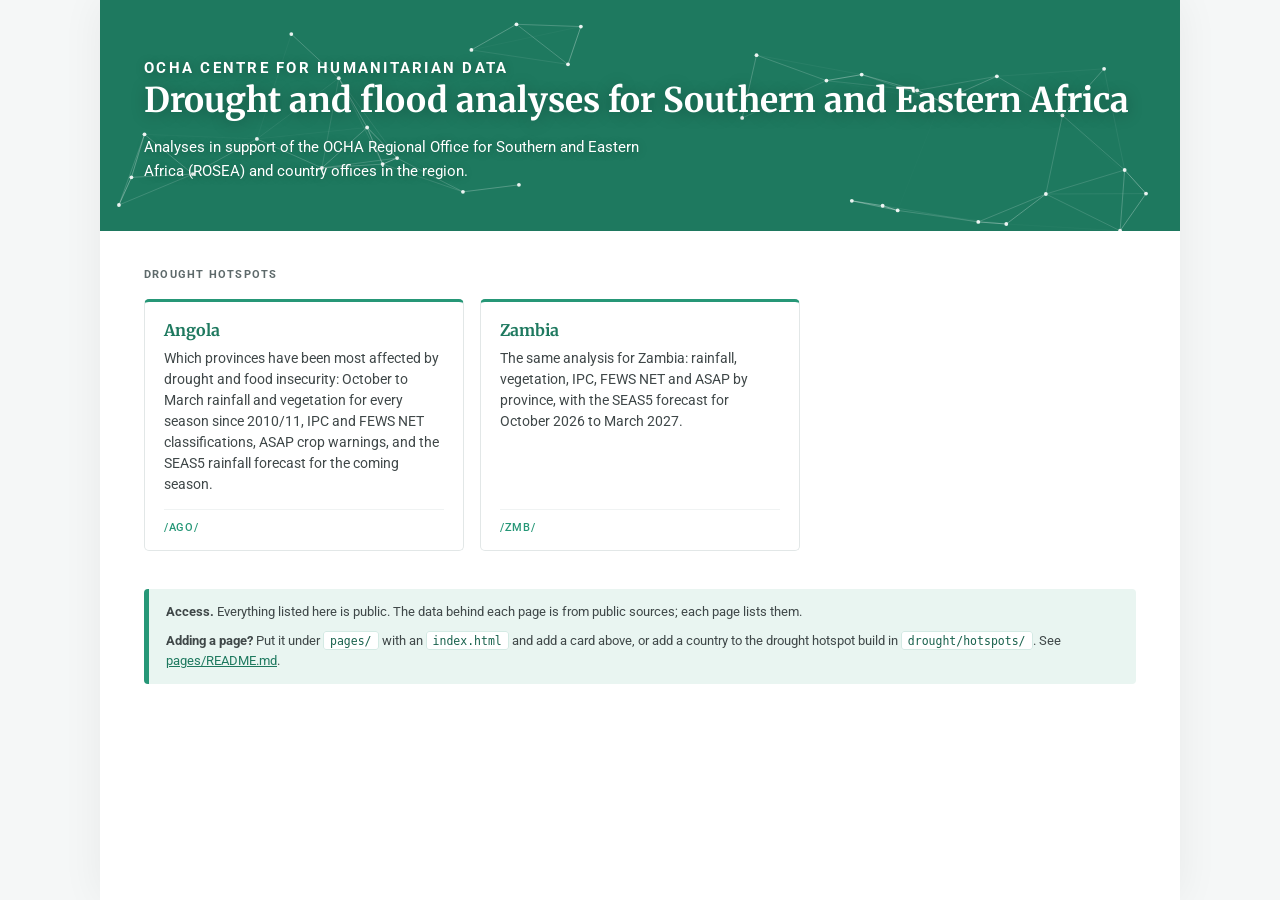
==== pages/index.html @ e407af68 "GitHub Pages site: landing page and deploy workflow Landing page at / (HDX v2 style, from ds-seas5-s" ====
<!DOCTYPE html>
<html lang="en">
<head>
<meta charset="utf-8">
<meta name="viewport" content="width=device-width, initial-scale=1">
<title>ROSEA Drought and Flood Analyses — OCHA Centre for Humanitarian Data</title>
<meta name="description" content="Analyses for the OCHA Regional Office for Southern and Eastern Africa: drought hotspot pages for Angola and Zambia from rainfall, vegetation, IPC, FEWS NET and ASAP data.">
<link rel="preconnect" href="https://fonts.googleapis.com">
<link rel="preconnect" href="https://fonts.gstatic.com" crossorigin>
<link href="https://fonts.googleapis.com/css2?family=Merriweather:wght@700&family=Roboto:wght@400;500;700&display=swap" rel="stylesheet">
<link rel="stylesheet" href="assets/site.css">
</head>
<body>
<div class="wrap">

  <header class="hero">
    <canvas id="bg" aria-hidden="true"></canvas>
    <div class="inner">
      <p class="eyebrow">OCHA Centre for Humanitarian Data</p>
      <h1>Drought and flood analyses for Southern and Eastern Africa</h1>
      <p>Analyses in support of the OCHA Regional Office for Southern and Eastern Africa
         (ROSEA) and country offices in the region.</p>
    </div>
  </header>

  <main>
    <p class="label">Drought hotspots</p>
    <div class="grid">

      <a class="k" href="ago/">
        <h2>Angola</h2>
        <p>Which provinces have been most affected by drought and food insecurity: October to
           March rainfall and vegetation for every season since 2010/11, IPC and FEWS NET
           classifications, ASAP crop warnings, and the SEAS5 rainfall forecast for the coming
           season.</p>
        <span class="foot"><em>/ago/</em></span>
      </a>

      <a class="k" href="zmb/">
        <h2>Zambia</h2>
        <p>The same analysis for Zambia: rainfall, vegetation, IPC, FEWS NET and ASAP by
           province, with the SEAS5 forecast for October 2026 to March 2027.</p>
        <span class="foot"><em>/zmb/</em></span>
      </a>

    </div>
  </main>

  <div class="note">
    <p><strong>Access.</strong> Everything listed here is public. The data behind each page is
       from public sources; each page lists them.</p>
    <p><strong>Adding a page?</strong> Put it under <code>pages/</code> with an
       <code>index.html</code> and add a card above, or add a country to the drought hotspot
       build in <code>drought/hotspots/</code>. See
       <a href="https://github.com/OCHA-DAP/pa-rosea-support/blob/main/pages/README.md">pages/README.md</a>.</p>
  </div>

</div>

<script src="assets/hero.js" defer></script>
</body>
</html>
---- pages/assets/site.css ----
/* HDX v2 design tokens, copied from OCHA-DAP/ds-geospatial-impact-estimates' pages template
 * (itself from OCHA-DAP/ds-storm-impact-harmonisation) so the team's Pages sites read as one
 * system. Gate-form styles dropped: nothing on this site is passphrase-gated.
 *
 * Light mode only, matching the reference: there is deliberately no prefers-color-scheme rule.
 * The only media queries are the 640px breakpoint and prefers-reduced-motion. */
:root {
  --b5:#269777; --b6:#1e795f; --b7:#18614c; --b05:#e9f5f1; --b1:#d4eae4;
  --n9:#1f2324; --n8:#3f4748; --n7:#5e6a6b; --n05:#f5f7f7;
}
* { box-sizing:border-box; }
body {
  margin:0; background:var(--n05); color:var(--n9);
  font-family:'Roboto',system-ui,-apple-system,'Segoe UI','Helvetica Neue',Arial,sans-serif;
  line-height:1.5;
}
.wrap { max-width:1080px; margin:0 auto; background:#fff; min-height:100vh;
        box-shadow:0 0 40px rgba(31,35,36,.06); }

/* ── hero ─────────────────────────────────────────────────────────────── */
.hero { position:relative; overflow:hidden; background:var(--b6); padding:56px 44px 48px; }
.hero canvas { position:absolute; inset:0; width:100%; height:100%; z-index:0; }
.hero .inner { position:relative; z-index:1; }
.eyebrow { font-size:11px; letter-spacing:.15em; text-transform:uppercase; font-weight:700;
           color:rgba(255,255,255,.88); margin:0 0 12px;
           text-shadow:0 1px 8px rgba(0,0,0,.25); }
.hero h1 { font-family:'Merriweather',Georgia,'Times New Roman',serif; font-weight:700;
           font-size:34px; line-height:1.2; color:#fff; margin:0 0 14px;
           text-shadow:0 2px 16px rgba(0,0,0,.28); }
.hero p { margin:0; font-size:15px; line-height:1.6; color:#fff; max-width:64ch;
          text-shadow:0 1px 10px rgba(0,0,0,.25); }

/* ── cards ────────────────────────────────────────────────────────────── */
main { padding:36px 44px 8px; }
.label { font-size:11px; font-weight:700; letter-spacing:.11em; text-transform:uppercase;
         color:var(--n7); margin:0 0 16px; }
.grid { display:grid; grid-template-columns:repeat(auto-fill,minmax(300px,1fr)); gap:16px; }

.k { display:flex; flex-direction:column; text-decoration:none; color:inherit;
     background:#fff; border:1px solid #e2e7e7; border-top:3px solid var(--b5);
     border-radius:5px; padding:18px 19px 14px;
     transition:box-shadow .18s ease, transform .18s ease; }
.k:hover, .k:focus-visible { box-shadow:0 4px 20px rgba(31,35,36,.10);
                             transform:translateY(-2px); outline:none; }
.k:focus-visible { border-color:var(--b5); box-shadow:0 0 0 3px var(--b1); }
.k h2 { font-family:'Merriweather',Georgia,serif; margin:0 0 8px; font-size:16px;
        font-weight:700; color:var(--b6); line-height:1.25; }
.k p { margin:0 0 14px; font-size:13.5px; color:var(--n8); line-height:1.55; flex:1; }
.k .foot { display:flex; justify-content:space-between; align-items:center; gap:10px;
           font-size:10.5px; color:var(--n7); text-transform:uppercase;
           letter-spacing:.06em; border-top:1px solid #f0f3f3; padding-top:10px; }
.k .foot em { font-style:normal; color:var(--b5); font-weight:500; }

.chip { display:inline-block; font-size:9px; padding:2.5px 7px; border-radius:10px;
        margin-left:7px; text-transform:uppercase; letter-spacing:.07em; font-weight:700;
        vertical-align:2.5px; font-family:'Roboto',sans-serif; }
.chip-ext { background:var(--b05); color:var(--b7); border:1px solid var(--b1); }
.chip-dev { background:#fdf3e7; color:#b26514; border:1px solid #f6dcc0; }

/* ── notes / footer ───────────────────────────────────────────────────── */
.note { margin:30px 44px 40px; padding:13px 17px; border-radius:4px;
        background:var(--b05); border-left:5px solid var(--b5);
        font-size:12.5px; color:var(--n8); line-height:1.6; }
.note code { background:#fff; border:1px solid var(--b1); padding:1.5px 6px;
             border-radius:3px; font-size:11.5px; color:var(--b7); }
.note a { color:var(--b6); }
.note p { margin:0 0 9px; }
.note p:last-child { margin-bottom:0; }

@media (max-width:640px) {
  .hero { padding:40px 22px 34px; }
  .hero h1 { font-size:26px; }
  main { padding:26px 22px 4px; }
  .note { margin:24px 22px 32px; }
}
/* Respect users who ask for less motion — the canvas paints one static frame. */
@media (prefers-reduced-motion:reduce) { .hero canvas { animation:none; } }

/* ── feature card (the app) ───────────────────────────────────────────────
 * The app had been at / until the Pages restructure, so most people reaching
 * this page were trying to reach IT. It gets its own row and a screenshot:
 * someone who knows the tool recognises it far faster than they read a card.
 *
 * The image is a flex ITEM, not a background, so it keeps its intrinsic ratio
 * and cannot crop the map's edges away at an unlucky viewport. */
.grid-one { grid-template-columns:1fr; }
.label-2 { margin-top:30px; }

.k-feature { flex-direction:row; align-items:stretch; gap:0; padding:0; overflow:hidden; }
.k-feature .body { display:flex; flex-direction:column; padding:18px 19px 14px;
                   flex:1 1 48%; min-width:0; }
/* .k p grows by default so the foot sits at the bottom of a text-only card. In
 * the feature card the image already sets the height, so growing the paragraph
 * just opens a gap between it and the line beneath. Let the text sit at the top
 * and push the FOOT down instead. */
.k-feature .body p { flex:0 0 auto; margin-bottom:10px; }
.k-feature .shot { flex:1 1 52%; min-width:0; display:flex; align-items:flex-start;
                   background:var(--n05); border-left:1px solid #eef1f1; }
.k-feature .shot img { width:100%; height:auto; display:block; }
/* The right-hand cell of the foot is a plain span, not the /path/ em — say where
 * the reader has just come from, since that is the question they arrived with. */
.k-feature .foot span { color:var(--n7); }

@media (max-width:760px) {
  /* Stack before the text column gets too narrow to read; the screenshot is
     still worth showing, just beneath rather than beside. */
  .k-feature { flex-direction:column; }
  .k-feature .shot { border-left:0; border-top:1px solid #eef1f1; }
}
.k-feature .views { flex:0 0 auto; font-size:12px; color:var(--n7);
                    line-height:1.7; margin-bottom:14px; }
.k-feature .foot { margin-top:auto; }
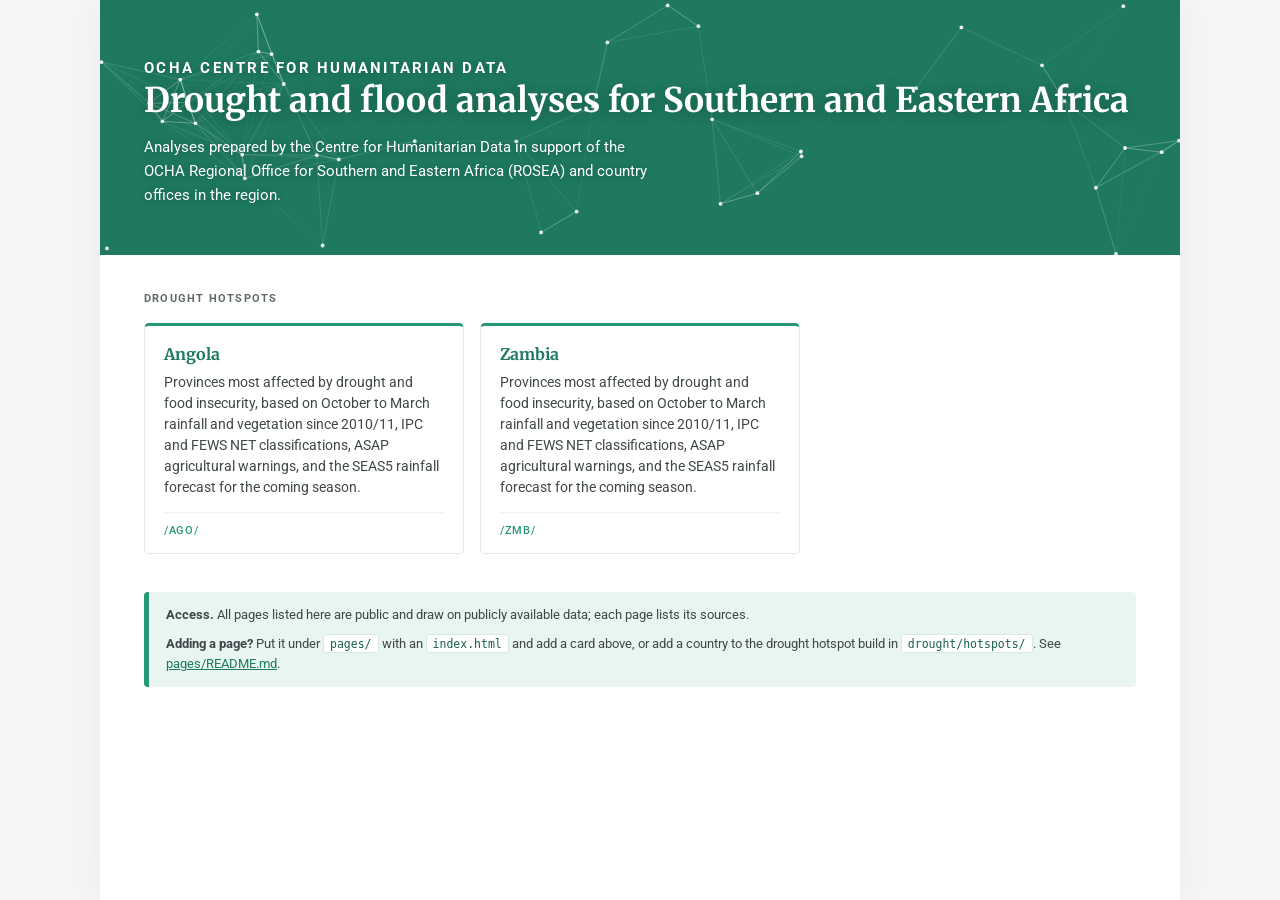
==== commit cdaa6819: "Pages: more formal wording Co-Authored-By: Claude Fable 5.1 <noreply@anthropic.com>" ====
--- a/pages/index.html
+++ b/pages/index.html
@@ -18,8 +18,8 @@
     <div class="inner">
       <p class="eyebrow">OCHA Centre for Humanitarian Data</p>
       <h1>Drought and flood analyses for Southern and Eastern Africa</h1>
-      <p>Analyses in support of the OCHA Regional Office for Southern and Eastern Africa
-         (ROSEA) and country offices in the region.</p>
+      <p>Analyses prepared by the Centre for Humanitarian Data in support of the OCHA Regional
+         Office for Southern and Eastern Africa (ROSEA) and country offices in the region.</p>
     </div>
   </header>
 
@@ -29,17 +29,17 @@
 
       <a class="k" href="ago/">
         <h2>Angola</h2>
-        <p>Which provinces have been most affected by drought and food insecurity: October to
-           March rainfall and vegetation for every season since 2010/11, IPC and FEWS NET
-           classifications, ASAP crop warnings, and the SEAS5 rainfall forecast for the coming
-           season.</p>
+        <p>Provinces most affected by drought and food insecurity, based on October to March
+           rainfall and vegetation since 2010/11, IPC and FEWS NET classifications, ASAP
+           agricultural warnings, and the SEAS5 rainfall forecast for the coming season.</p>
         <span class="foot"><em>/ago/</em></span>
       </a>
 
       <a class="k" href="zmb/">
         <h2>Zambia</h2>
-        <p>The same analysis for Zambia: rainfall, vegetation, IPC, FEWS NET and ASAP by
-           province, with the SEAS5 forecast for October 2026 to March 2027.</p>
+        <p>Provinces most affected by drought and food insecurity, based on October to March
+           rainfall and vegetation since 2010/11, IPC and FEWS NET classifications, ASAP
+           agricultural warnings, and the SEAS5 rainfall forecast for the coming season.</p>
         <span class="foot"><em>/zmb/</em></span>
       </a>
 
@@ -47,8 +47,7 @@
   </main>
 
   <div class="note">
-    <p><strong>Access.</strong> Everything listed here is public. The data behind each page is
-       from public sources; each page lists them.</p>
+    <p><strong>Access.</strong> All pages listed here are public and draw on publicly available data; each page lists its sources.</p>
     <p><strong>Adding a page?</strong> Put it under <code>pages/</code> with an
        <code>index.html</code> and add a card above, or add a country to the drought hotspot
        build in <code>drought/hotspots/</code>. See
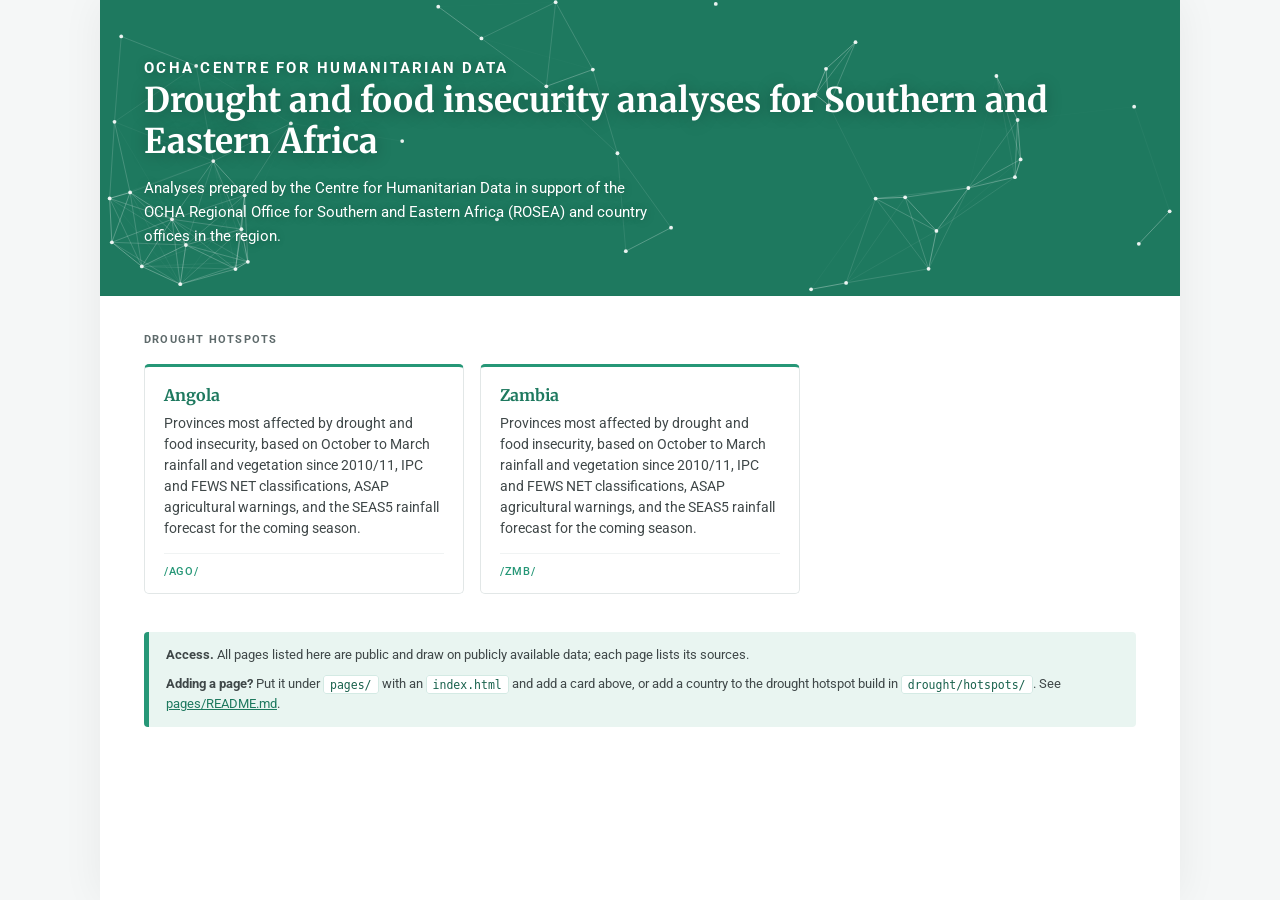
==== commit bb0fb01f: "Pages: consistent wording across pages Co-Authored-By: Claude Fable 5.1 <noreply@anthropic.com>" ====
--- a/pages/index.html
+++ b/pages/index.html
@@ -3,8 +3,8 @@
 <head>
 <meta charset="utf-8">
 <meta name="viewport" content="width=device-width, initial-scale=1">
-<title>ROSEA Drought and Flood Analyses — OCHA Centre for Humanitarian Data</title>
-<meta name="description" content="Analyses for the OCHA Regional Office for Southern and Eastern Africa: drought hotspot pages for Angola and Zambia from rainfall, vegetation, IPC, FEWS NET and ASAP data.">
+<title>ROSEA Analyses | OCHA Centre for Humanitarian Data</title>
+<meta name="description" content="Drought and food insecurity analyses for the OCHA Regional Office for Southern and Eastern Africa: hotspot pages for Angola and Zambia from rainfall, vegetation, IPC, FEWS NET, ASAP and SEAS5 data.">
 <link rel="preconnect" href="https://fonts.googleapis.com">
 <link rel="preconnect" href="https://fonts.gstatic.com" crossorigin>
 <link href="https://fonts.googleapis.com/css2?family=Merriweather:wght@700&family=Roboto:wght@400;500;700&display=swap" rel="stylesheet">
@@ -17,7 +17,7 @@
     <canvas id="bg" aria-hidden="true"></canvas>
     <div class="inner">
       <p class="eyebrow">OCHA Centre for Humanitarian Data</p>
-      <h1>Drought and flood analyses for Southern and Eastern Africa</h1>
+      <h1>Drought and food insecurity analyses for Southern and Eastern Africa</h1>
       <p>Analyses prepared by the Centre for Humanitarian Data in support of the OCHA Regional
          Office for Southern and Eastern Africa (ROSEA) and country offices in the region.</p>
     </div>
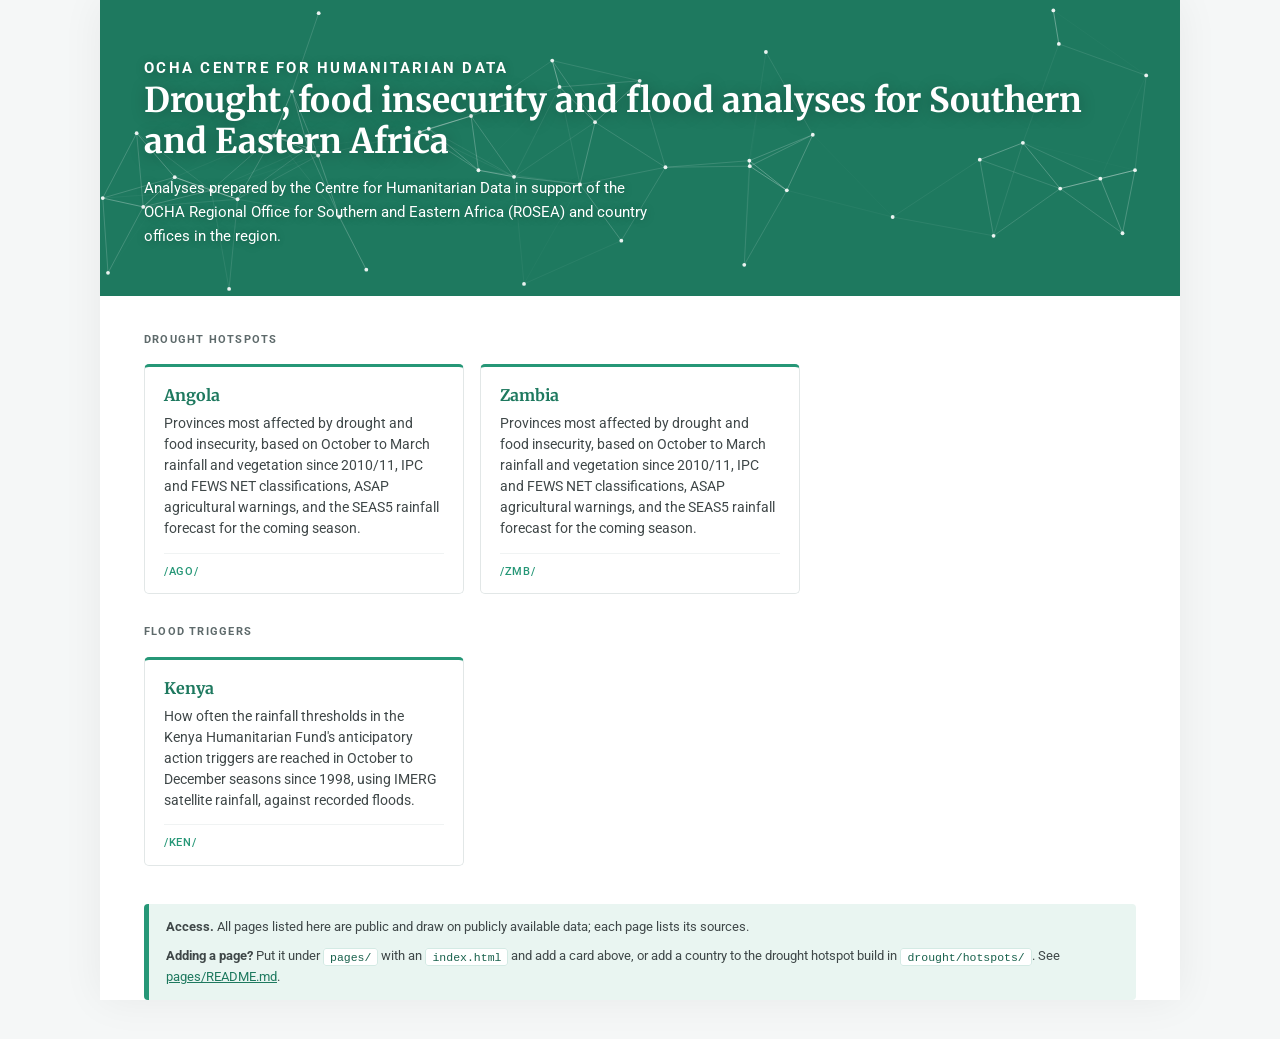
==== commit 7c0fde28: "Pages: add the Kenya flood triggers page at /ken/ - deploy workflow copies flood/ken/ken_khf_trigger" ====
--- a/pages/index.html
+++ b/pages/index.html
@@ -4,7 +4,7 @@
 <meta charset="utf-8">
 <meta name="viewport" content="width=device-width, initial-scale=1">
 <title>ROSEA Analyses | OCHA Centre for Humanitarian Data</title>
-<meta name="description" content="Drought and food insecurity analyses for the OCHA Regional Office for Southern and Eastern Africa: hotspot pages for Angola and Zambia from rainfall, vegetation, IPC, FEWS NET, ASAP and SEAS5 data.">
+<meta name="description" content="Drought, food insecurity and flood analyses for the OCHA Regional Office for Southern and Eastern Africa: hotspot pages for Angola and Zambia from rainfall, vegetation, IPC, FEWS NET, ASAP and SEAS5 data, and a Kenya flood triggers page from IMERG rainfall and EM-DAT.">
 <link rel="preconnect" href="https://fonts.googleapis.com">
 <link rel="preconnect" href="https://fonts.gstatic.com" crossorigin>
 <link href="https://fonts.googleapis.com/css2?family=Merriweather:wght@700&family=Roboto:wght@400;500;700&display=swap" rel="stylesheet">
@@ -17,7 +17,7 @@
     <canvas id="bg" aria-hidden="true"></canvas>
     <div class="inner">
       <p class="eyebrow">OCHA Centre for Humanitarian Data</p>
-      <h1>Drought and food insecurity analyses for Southern and Eastern Africa</h1>
+      <h1>Drought, food insecurity and flood analyses for Southern and Eastern Africa</h1>
       <p>Analyses prepared by the Centre for Humanitarian Data in support of the OCHA Regional
          Office for Southern and Eastern Africa (ROSEA) and country offices in the region.</p>
     </div>
@@ -44,6 +44,19 @@
       </a>
 
     </div>
+
+    <p class="label label-2">Flood triggers</p>
+    <div class="grid">
+
+      <a class="k" href="ken/">
+        <h2>Kenya</h2>
+        <p>How often the rainfall thresholds in the Kenya Humanitarian Fund's anticipatory action
+           triggers are reached in October to December seasons since 1998, using IMERG satellite
+           rainfall, against recorded floods.</p>
+        <span class="foot"><em>/ken/</em></span>
+      </a>
+
+    </div>
   </main>
 
   <div class="note">
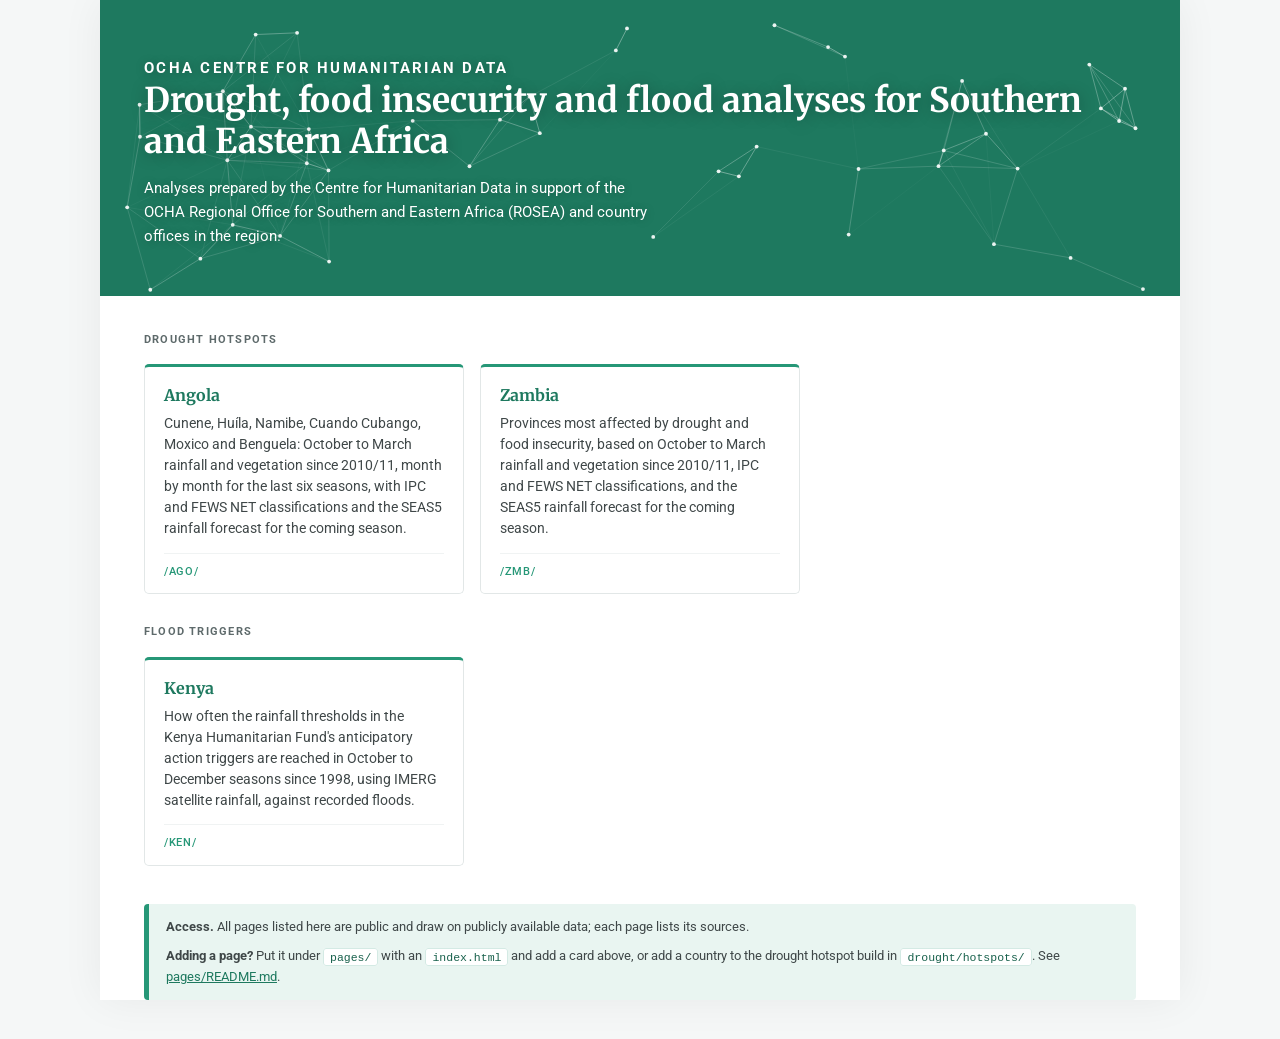
==== commit edccae0b: "Angola hotspots: focus on six provinces, drop ASAP, show values against normal, add month by month -" ====
--- a/pages/index.html
+++ b/pages/index.html
@@ -4,7 +4,7 @@
 <meta charset="utf-8">
 <meta name="viewport" content="width=device-width, initial-scale=1">
 <title>ROSEA Analyses | OCHA Centre for Humanitarian Data</title>
-<meta name="description" content="Drought, food insecurity and flood analyses for the OCHA Regional Office for Southern and Eastern Africa: hotspot pages for Angola and Zambia from rainfall, vegetation, IPC, FEWS NET, ASAP and SEAS5 data, and a Kenya flood triggers page from IMERG rainfall and EM-DAT.">
+<meta name="description" content="Drought, food insecurity and flood analyses for the OCHA Regional Office for Southern and Eastern Africa: hotspot pages for Angola and Zambia from rainfall, vegetation, IPC, FEWS NET and SEAS5 data, and a Kenya flood triggers page from IMERG rainfall and EM-DAT.">
 <link rel="preconnect" href="https://fonts.googleapis.com">
 <link rel="preconnect" href="https://fonts.gstatic.com" crossorigin>
 <link href="https://fonts.googleapis.com/css2?family=Merriweather:wght@700&family=Roboto:wght@400;500;700&display=swap" rel="stylesheet">
@@ -29,17 +29,17 @@
 
       <a class="k" href="ago/">
         <h2>Angola</h2>
-        <p>Provinces most affected by drought and food insecurity, based on October to March
-           rainfall and vegetation since 2010/11, IPC and FEWS NET classifications, ASAP
-           agricultural warnings, and the SEAS5 rainfall forecast for the coming season.</p>
+        <p>Cunene, Huíla, Namibe, Cuando Cubango, Moxico and Benguela: October to March rainfall
+           and vegetation since 2010/11, month by month for the last six seasons, with IPC and
+           FEWS NET classifications and the SEAS5 rainfall forecast for the coming season.</p>
         <span class="foot"><em>/ago/</em></span>
       </a>
 
       <a class="k" href="zmb/">
         <h2>Zambia</h2>
         <p>Provinces most affected by drought and food insecurity, based on October to March
-           rainfall and vegetation since 2010/11, IPC and FEWS NET classifications, ASAP
-           agricultural warnings, and the SEAS5 rainfall forecast for the coming season.</p>
+           rainfall and vegetation since 2010/11, IPC and FEWS NET classifications, and the
+           SEAS5 rainfall forecast for the coming season.</p>
         <span class="foot"><em>/zmb/</em></span>
       </a>
 
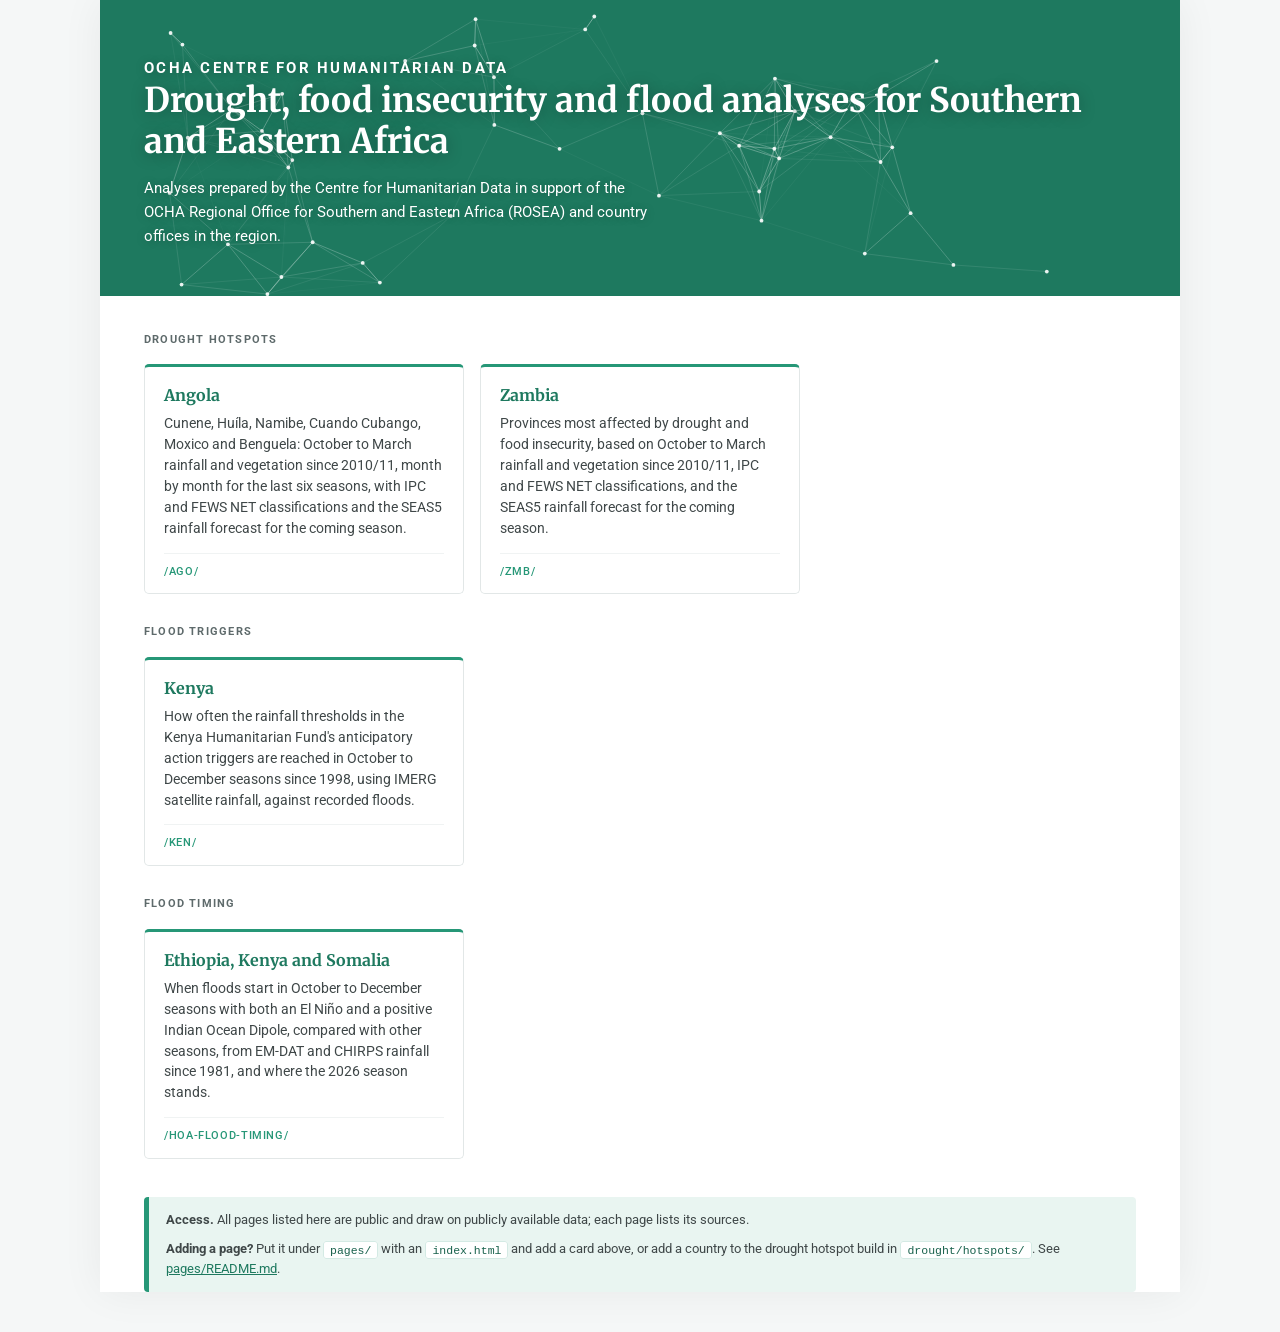
==== commit b1a580e0: "Horn of Africa flood timing page at /hoa-flood-timing/ Flood timing in October-December seasons with" ====
--- a/pages/index.html
+++ b/pages/index.html
@@ -4,7 +4,7 @@
 <meta charset="utf-8">
 <meta name="viewport" content="width=device-width, initial-scale=1">
 <title>ROSEA Analyses | OCHA Centre for Humanitarian Data</title>
-<meta name="description" content="Drought, food insecurity and flood analyses for the OCHA Regional Office for Southern and Eastern Africa: hotspot pages for Angola and Zambia from rainfall, vegetation, IPC, FEWS NET and SEAS5 data, and a Kenya flood triggers page from IMERG rainfall and EM-DAT.">
+<meta name="description" content="Drought, food insecurity and flood analyses for the OCHA Regional Office for Southern and Eastern Africa: hotspot pages for Angola and Zambia from rainfall, vegetation, IPC, FEWS NET and SEAS5 data, a Kenya flood triggers page from IMERG rainfall and EM-DAT, and a Horn of Africa flood timing page from CHIRPS rainfall, EM-DAT and ENSO and IOD indices.">
 <link rel="preconnect" href="https://fonts.googleapis.com">
 <link rel="preconnect" href="https://fonts.gstatic.com" crossorigin>
 <link href="https://fonts.googleapis.com/css2?family=Merriweather:wght@700&family=Roboto:wght@400;500;700&display=swap" rel="stylesheet">
@@ -57,6 +57,19 @@
       </a>
 
     </div>
+
+    <p class="label label-2">Flood timing</p>
+    <div class="grid">
+
+      <a class="k" href="hoa-flood-timing/">
+        <h2>Ethiopia, Kenya and Somalia</h2>
+        <p>When floods start in October to December seasons with both an El Niño and a positive
+           Indian Ocean Dipole, compared with other seasons, from EM-DAT and CHIRPS rainfall since
+           1981, and where the 2026 season stands.</p>
+        <span class="foot"><em>/hoa-flood-timing/</em></span>
+      </a>
+
+    </div>
   </main>
 
   <div class="note">
